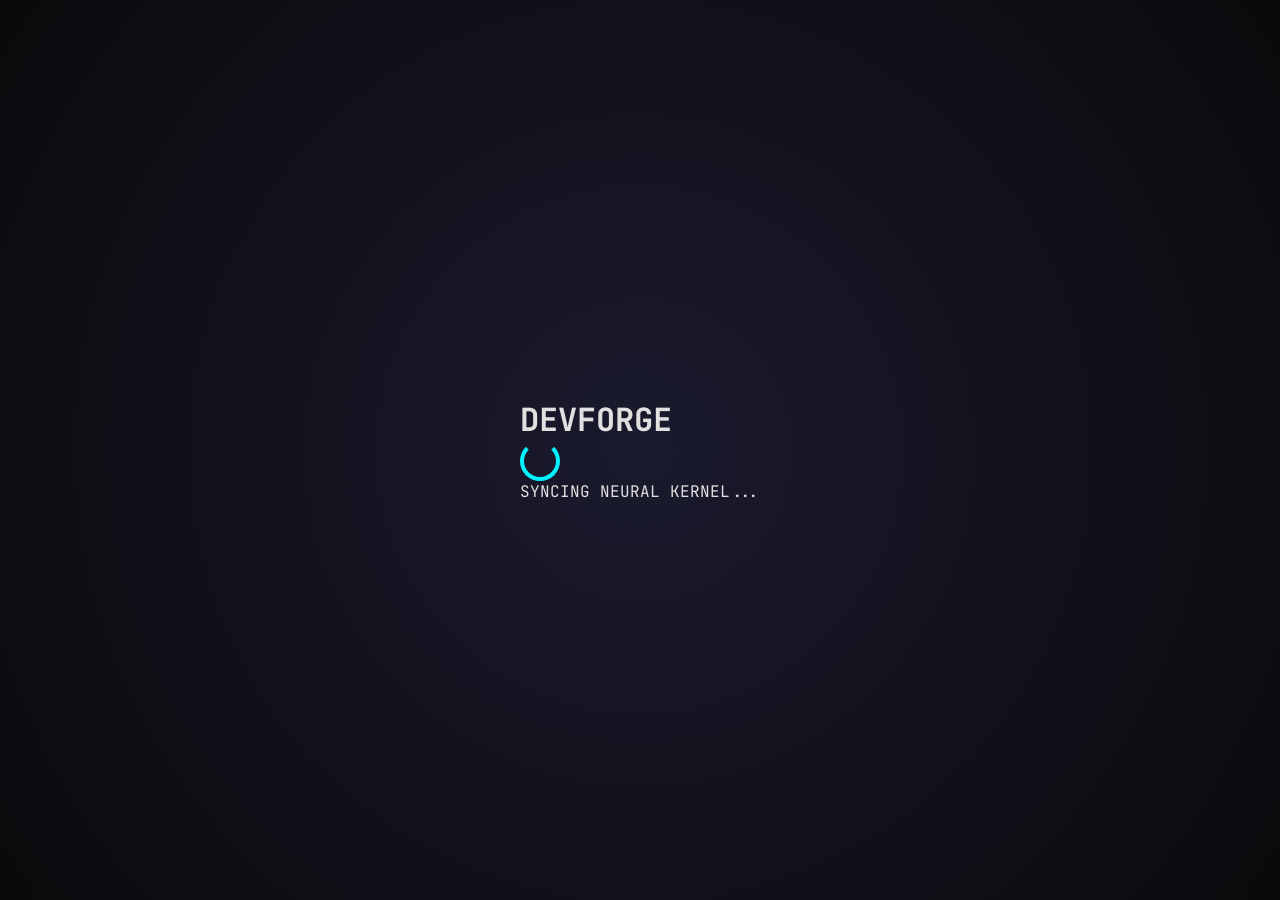
==== index.html @ 61011324 "DevForge agent: write index.html" ====
<!DOCTYPE html>
<html lang="en">
<head>
    <meta charset="UTF-8">
    <meta name="viewport" content="width=device-width, initial-scale=1.0">
    <title>DevForge | Neural IDE</title>
    <link rel="stylesheet" href="styles.css">
    <link href="https://fonts.googleapis.com/css2?family=JetBrains+Mono:wght@400;700&family=Orbitron:wght@500;700;900&display=swap" rel="stylesheet">
</head>
<body>
    <div id="splash-screen">
        <div class="splash-content">
            <h1>DEVFORGE</h1>
            <div class="loader"></div>
            <p>SYNCING NEURAL KERNEL...</p>
        </div>
    </div>

    <div id="ide-container" class="hidden">
        <header id="top-bar">
            <div class="logo">DEVFORGE</div>
            <div class="window-controls">
                <button class="ctrl red"></button>
                <button class="ctrl yellow"></button>
                <button class="ctrl green"></button>
            </div>
        </header>

        <div id="main-layout">
            <aside id="activity-bar">
                <button class="active" onclick="console.log('Explorer')">📂</button>
                <button onclick="console.log('Search')">🔍</button>
                <button onclick="console.log('Git')">⎇</button>
                <button onclick="console.log('Debug')">⚡</button>
            </aside>

            <main id="editor-pane">
                <div class="editor-header">WORKSPACE_CONTROLLER.JS</div>
                <div id="code-canvas"></div>
            </main>

            <section id="terminal-pane">
                <div class="term-header">SYSTEM_LOGS</div>
                <div id="terminal-output"></div>
            </section>
        </div>

        <footer id="status-bar">
            <div id="sync-indicator">● SYSTEM_READY</div>
            <div id="device-tag">ANDROID_VIRTUAL_DEVICE_01</div>
        </footer>
    </div>
    <script src="app.js"></script>
</body>
</html>
---- styles.css ----
* { margin: 0; padding: 0; box-sizing: border-box; }
body { background: #0a0a0c; color: #e0e0e0; font-family: 'JetBrains Mono', monospace; height: 100vh; overflow: hidden; }

#splash-screen { position: fixed; inset: 0; display: flex; align-items: center; justify-content: center; background: radial-gradient(circle, #1a1a2e 0%, #0a0a0c 100%); z-index: 1000; }
.loader { width: 40px; height: 40px; border: 4px solid #00f2ff; border-top: 4px solid transparent; border-radius: 50%; animation: spin 1s linear infinite; }
@keyframes spin { 0% { transform: rotate(0deg); } 100% { transform: rotate(360deg); } }

#ide-container { display: flex; flex-direction: column; height: 100vh; transition: opacity 0.5s; }
.hidden { display: none !important; }

#top-bar { height: 40px; background: #131317; display: flex; align-items: center; padding: 0 15px; border-bottom: 1px solid #2a2a35; }
.logo { font-family: 'Orbitron', sans-serif; font-weight: 900; color: #00f2ff; margin-right: 20px; }

#main-layout { flex: 1; display: grid; grid-template-columns: 60px 240px 1fr; grid-template-rows: 1fr 200px; }
#activity-bar { background: #0f0f12; display: flex; flex-direction: column; align-items: center; padding: 10px 0; border-right: 1px solid #2a2a35; }
#activity-bar button { background: none; border: none; color: #888; margin-bottom: 20px; cursor: pointer; transition: 0.3s; }
#activity-bar button.active { color: #00f2ff; }

#side-panel { background: #131317; padding: 15px; font-size: 0.85rem; border-right: 1px solid #2a2a35; }
.panel-header { font-family: 'Orbitron'; font-size: 0.7rem; color: #555; margin-bottom: 10px; }
.file { padding: 5px; cursor: pointer; border-radius: 4px; }
.file:hover { background: #1e1e28; }

#editor-area { display: flex; flex-direction: column; background: #0f0f12; }
#tabs-container { height: 35px; background: #131317; display: flex; align-items: center; }
.tab { padding: 0 15px; background: #1e1e28; color: #fff; height: 100%; display: flex; align-items: center; font-size: 0.8rem; border-right: 1px solid #0f0f12; }

#code-editor { flex: 1; display: flex; padding: 20px; overflow: auto; }
.line-numbers { color: #444; text-align: right; padding-right: 15px; user-select: none; }

#bottom-panel { grid-column: span 3; background: #131317; border-top: 1px solid #2a2a35; padding: 10px; font-size: 0.8rem; overflow-y: auto; }
.terminal-content { font-family: 'JetBrains Mono'; color: #00ff9d; }

#status-bar { height: 25px; background: #00f2ff; color: #000; display: flex; justify-content: space-between; padding: 0 10px; font-size: 0.7rem; font-weight: bold; }
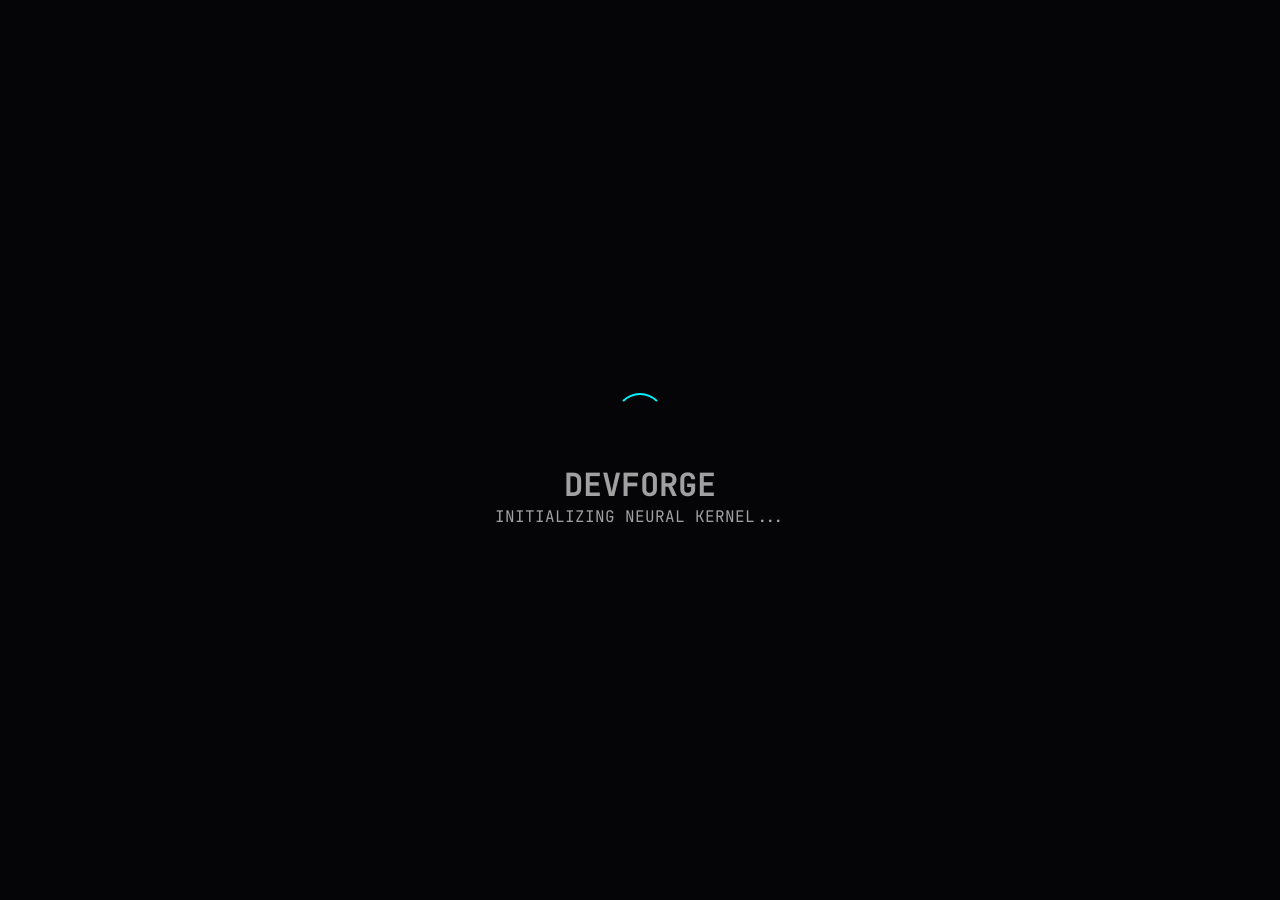
==== commit 687c3431: "DevForge agent: write index.html" ====
--- a/index.html
+++ b/index.html
@@ -3,51 +3,54 @@
 <head>
     <meta charset="UTF-8">
     <meta name="viewport" content="width=device-width, initial-scale=1.0">
-    <title>DevForge | Neural IDE</title>
+    <title>DevForge // Neural IDE</title>
     <link rel="stylesheet" href="styles.css">
-    <link href="https://fonts.googleapis.com/css2?family=JetBrains+Mono:wght@400;700&family=Orbitron:wght@500;700;900&display=swap" rel="stylesheet">
+    <link href="https://fonts.googleapis.com/css2?family=JetBrains+Mono:wght@300;500&family=Orbitron:wght@700;900&display=swap" rel="stylesheet">
 </head>
 <body>
     <div id="splash-screen">
-        <div class="splash-content">
-            <h1>DEVFORGE</h1>
-            <div class="loader"></div>
-            <p>SYNCING NEURAL KERNEL...</p>
-        </div>
+        <div class="loader"></div>
+        <h1 class="glitch" data-text="DEVFORGE">DEVFORGE</h1>
+        <p>INITIALIZING NEURAL KERNEL...</p>
     </div>
 
     <div id="ide-container" class="hidden">
         <header id="top-bar">
-            <div class="logo">DEVFORGE</div>
-            <div class="window-controls">
-                <button class="ctrl red"></button>
-                <button class="ctrl yellow"></button>
-                <button class="ctrl green"></button>
+            <div class="logo">DEVFORGE // CORE</div>
+            <div class="controls">
+                <button class="btn-ctrl" onclick="alert('Feature: Minimizing to System Tray')">—</button>
+                <button class="btn-ctrl" onclick="alert('Feature: Maximizing Workspace')">□</button>
+                <button class="btn-ctrl close-app" onclick="location.reload()">✕</button>
             </div>
         </header>
 
         <div id="main-layout">
             <aside id="activity-bar">
-                <button class="active" onclick="console.log('Explorer')">📂</button>
-                <button onclick="console.log('Search')">🔍</button>
-                <button onclick="console.log('Git')">⎇</button>
-                <button onclick="console.log('Debug')">⚡</button>
+                <button class="active" onclick="renderView('explorer')">📂</button>
+                <button onclick="renderView('search')">🔍</button>
+                <button onclick="renderView('git')">⎇</button>
+                <button onclick="renderView('debug')">⚡</button>
+                <button class="bottom-fixed" onclick="alert('Android Logcat Active')">🤖</button>
             </aside>
 
-            <main id="editor-pane">
-                <div class="editor-header">WORKSPACE_CONTROLLER.JS</div>
-                <div id="code-canvas"></div>
-            </main>
+            <section id="work-area">
+                <div id="editor-tabs">
+                    <div class="tab active">WORKSPACE_CTRL.js</div>
+                </div>
+                <div id="code-editor">// Neural engine ready...
+// Waiting for input...</div>
+            </section>
 
-            <section id="terminal-pane">
-                <div class="term-header">SYSTEM_LOGS</div>
-                <div id="terminal-output"></div>
+            <section id="side-pane">
+                <div class="pane-title">PROPERTIES</div>
+                <div class="pane-content" id="prop-view">Select an object to view parameters.</div>
             </section>
         </div>
 
         <footer id="status-bar">
-            <div id="sync-indicator">● SYSTEM_READY</div>
-            <div id="device-tag">ANDROID_VIRTUAL_DEVICE_01</div>
+            <div class="status-item">● READY</div>
+            <div class="status-item">AVD_PIXEL_6_API33</div>
+            <div class="status-item">BUILD: SUCCESSFUL</div>
         </footer>
     </div>
     <script src="app.js"></script>
--- a/styles.css
+++ b/styles.css
@@ -1,34 +1,29 @@
-* { margin: 0; padding: 0; box-sizing: border-box; }
-body { background: #0a0a0c; color: #e0e0e0; font-family: 'JetBrains Mono', monospace; height: 100vh; overflow: hidden; }
+* { box-sizing: border-box; margin: 0; padding: 0; }
+body { background: #050507; color: #a0a0a0; font-family: 'JetBrains Mono', monospace; height: 100vh; overflow: hidden; }
 
-#splash-screen { position: fixed; inset: 0; display: flex; align-items: center; justify-content: center; background: radial-gradient(circle, #1a1a2e 0%, #0a0a0c 100%); z-index: 1000; }
-.loader { width: 40px; height: 40px; border: 4px solid #00f2ff; border-top: 4px solid transparent; border-radius: 50%; animation: spin 1s linear infinite; }
-@keyframes spin { 0% { transform: rotate(0deg); } 100% { transform: rotate(360deg); } }
+#splash-screen { position: fixed; inset: 0; background: #050507; display: flex; flex-direction: column; align-items: center; justify-content: center; z-index: 9999; }
+.loader { width: 50px; height: 50px; border: 2px solid transparent; border-top: 2px solid #00f2ff; border-radius: 50%; animation: rot 1s linear infinite; margin: 20px; }
+@keyframes rot { from { transform: rotate(0deg); } to { transform: rotate(360deg); } }
 
-#ide-container { display: flex; flex-direction: column; height: 100vh; transition: opacity 0.5s; }
+#ide-container { display: flex; flex-direction: column; height: 100vh; }
 .hidden { display: none !important; }
 
-#top-bar { height: 40px; background: #131317; display: flex; align-items: center; padding: 0 15px; border-bottom: 1px solid #2a2a35; }
-.logo { font-family: 'Orbitron', sans-serif; font-weight: 900; color: #00f2ff; margin-right: 20px; }
+#top-bar { height: 40px; background: #0a0a0f; display: flex; justify-content: space-between; align-items: center; padding: 0 20px; border-bottom: 1px solid #1a1a24; }
+.logo { font-family: 'Orbitron'; font-size: 1.2rem; color: #00f2ff; letter-spacing: 2px; }
+.ctrl { width: 12px; height: 12px; border-radius: 50%; border: none; margin-left: 8px; }
+.red { background: #ff5f56; } .yellow { background: #ffbd2e; } .green { background: #27c93f; }
 
-#main-layout { flex: 1; display: grid; grid-template-columns: 60px 240px 1fr; grid-template-rows: 1fr 200px; }
-#activity-bar { background: #0f0f12; display: flex; flex-direction: column; align-items: center; padding: 10px 0; border-right: 1px solid #2a2a35; }
-#activity-bar button { background: none; border: none; color: #888; margin-bottom: 20px; cursor: pointer; transition: 0.3s; }
+#main-layout { display: flex; flex: 1; }
+#activity-bar { width: 60px; background: #0a0a0f; border-right: 1px solid #1a1a24; display: flex; flex-direction: column; align-items: center; padding-top: 20px; }
+#activity-bar button { background: none; border: none; color: #555; font-size: 1.5rem; margin-bottom: 20px; cursor: pointer; }
 #activity-bar button.active { color: #00f2ff; }
 
-#side-panel { background: #131317; padding: 15px; font-size: 0.85rem; border-right: 1px solid #2a2a35; }
-.panel-header { font-family: 'Orbitron'; font-size: 0.7rem; color: #555; margin-bottom: 10px; }
-.file { padding: 5px; cursor: pointer; border-radius: 4px; }
-.file:hover { background: #1e1e28; }
+#editor-pane { flex: 1; border-right: 1px solid #1a1a24; display: flex; flex-direction: column; }
+.editor-header { padding: 10px; background: #0f0f16; font-size: 0.7rem; color: #00f2ff; border-bottom: 1px solid #1a1a24; }
+#code-canvas { flex: 1; padding: 20px; }
 
-#editor-area { display: flex; flex-direction: column; background: #0f0f12; }
-#tabs-container { height: 35px; background: #131317; display: flex; align-items: center; }
-.tab { padding: 0 15px; background: #1e1e28; color: #fff; height: 100%; display: flex; align-items: center; font-size: 0.8rem; border-right: 1px solid #0f0f12; }
+#terminal-pane { width: 400px; background: #0a0a0f; padding: 10px; font-size: 0.75rem; }
+.term-header { margin-bottom: 10px; color: #444; }
+#terminal-output { color: #00ff9d; }
 
-#code-editor { flex: 1; display: flex; padding: 20px; overflow: auto; }
-.line-numbers { color: #444; text-align: right; padding-right: 15px; user-select: none; }
-
-#bottom-panel { grid-column: span 3; background: #131317; border-top: 1px solid #2a2a35; padding: 10px; font-size: 0.8rem; overflow-y: auto; }
-.terminal-content { font-family: 'JetBrains Mono'; color: #00ff9d; }
-
-#status-bar { height: 25px; background: #00f2ff; color: #000; display: flex; justify-content: space-between; padding: 0 10px; font-size: 0.7rem; font-weight: bold; }
+#status-bar { height: 30px; background: #00f2ff; color: #000; font-size: 0.7rem; display: flex; justify-content: space-between; align-items: center; padding: 0 15px; font-weight: bold; }
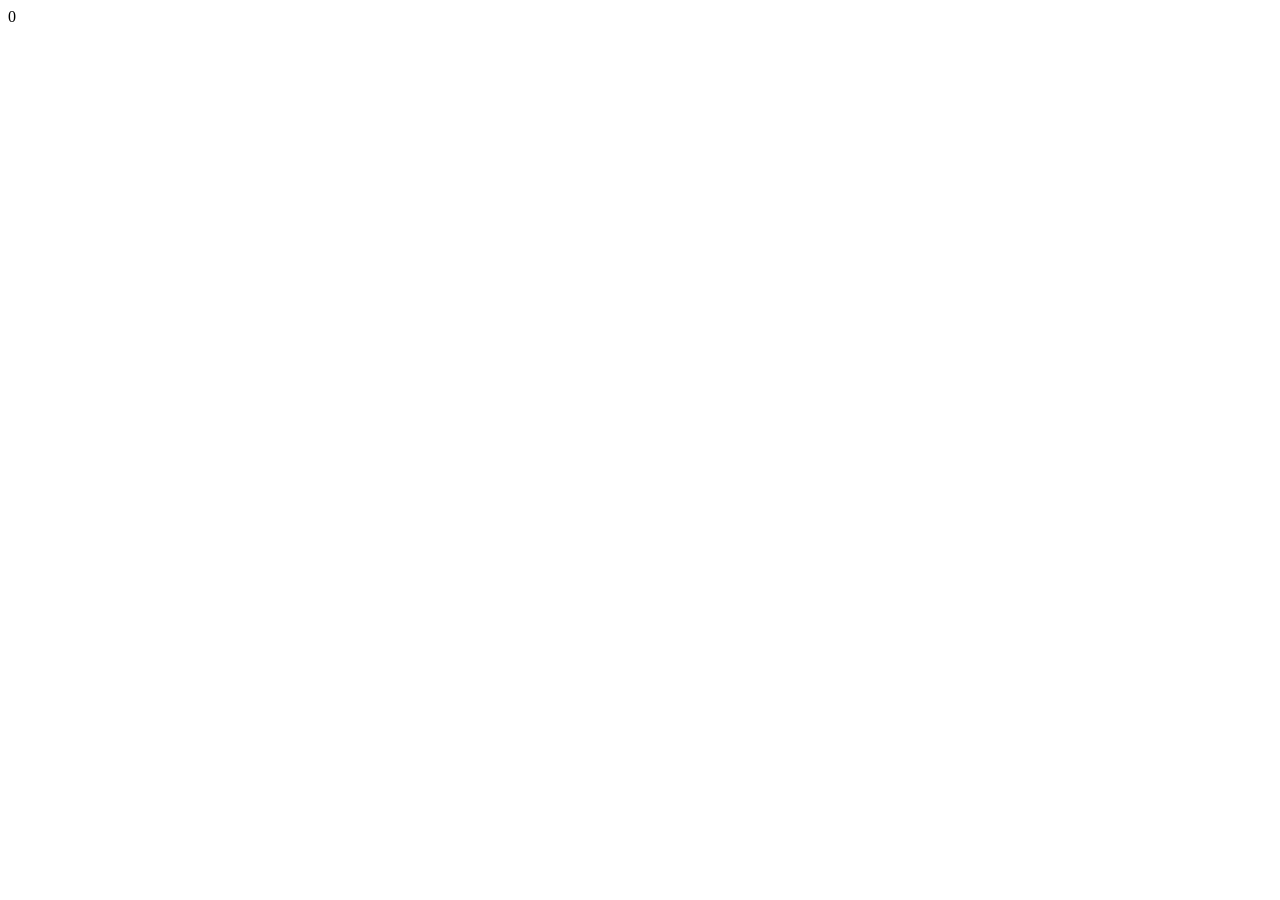
==== commit b717f732: "DevForge agent: create index.html" ====
--- a/index.html
+++ b/index.html
@@ -2,56 +2,15 @@
 <html lang="en">
 <head>
     <meta charset="UTF-8">
-    <meta name="viewport" content="width=device-width, initial-scale=1.0">
-    <title>DevForge // Neural IDE</title>
-    <link rel="stylesheet" href="styles.css">
-    <link href="https://fonts.googleapis.com/css2?family=JetBrains+Mono:wght@300;500&family=Orbitron:wght@700;900&display=swap" rel="stylesheet">
+    <title>OrbitCalc | Orbital Interaction</title>
+    <link rel="stylesheet" href="style.css">
 </head>
 <body>
-    <div id="splash-screen">
-        <div class="loader"></div>
-        <h1 class="glitch" data-text="DEVFORGE">DEVFORGE</h1>
-        <p>INITIALIZING NEURAL KERNEL...</p>
-    </div>
-
-    <div id="ide-container" class="hidden">
-        <header id="top-bar">
-            <div class="logo">DEVFORGE // CORE</div>
-            <div class="controls">
-                <button class="btn-ctrl" onclick="alert('Feature: Minimizing to System Tray')">—</button>
-                <button class="btn-ctrl" onclick="alert('Feature: Maximizing Workspace')">□</button>
-                <button class="btn-ctrl close-app" onclick="location.reload()">✕</button>
-            </div>
-        </header>
-
-        <div id="main-layout">
-            <aside id="activity-bar">
-                <button class="active" onclick="renderView('explorer')">📂</button>
-                <button onclick="renderView('search')">🔍</button>
-                <button onclick="renderView('git')">⎇</button>
-                <button onclick="renderView('debug')">⚡</button>
-                <button class="bottom-fixed" onclick="alert('Android Logcat Active')">🤖</button>
-            </aside>
-
-            <section id="work-area">
-                <div id="editor-tabs">
-                    <div class="tab active">WORKSPACE_CTRL.js</div>
-                </div>
-                <div id="code-editor">// Neural engine ready...
-// Waiting for input...</div>
-            </section>
-
-            <section id="side-pane">
-                <div class="pane-title">PROPERTIES</div>
-                <div class="pane-content" id="prop-view">Select an object to view parameters.</div>
-            </section>
+    <div id="orbit-container">
+        <div id="nucleus">
+            <div id="display">0</div>
         </div>
-
-        <footer id="status-bar">
-            <div class="status-item">● READY</div>
-            <div class="status-item">AVD_PIXEL_6_API33</div>
-            <div class="status-item">BUILD: SUCCESSFUL</div>
-        </footer>
+        <div id="buttons-orbit"></div>
     </div>
     <script src="app.js"></script>
 </body>
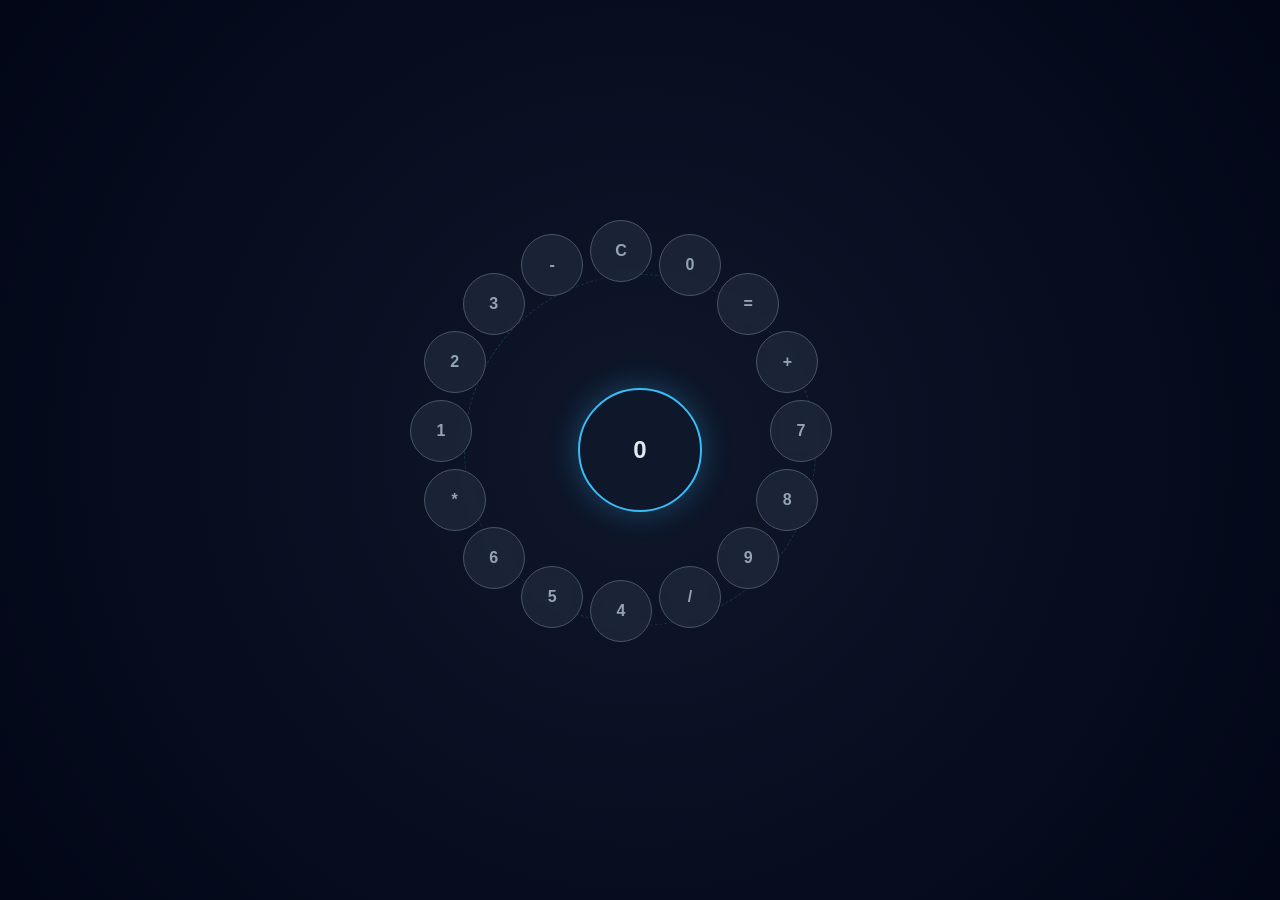
==== commit 264ed699: "DevForge agent: write index.html" ====
--- a/index.html
+++ b/index.html
@@ -2,14 +2,13 @@
 <html lang="en">
 <head>
     <meta charset="UTF-8">
-    <title>OrbitCalc | Orbital Interaction</title>
+    <title>NebulaCalc</title>
     <link rel="stylesheet" href="style.css">
 </head>
 <body>
     <div id="orbit-container">
-        <div id="nucleus">
-            <div id="display">0</div>
-        </div>
+        <div class="orbit-ring"></div>
+        <div id="nucleus"><div id="display">0</div></div>
         <div id="buttons-orbit"></div>
     </div>
     <script src="app.js"></script>
--- a/style.css
+++ b/style.css
@@ -0,0 +1,7 @@
+body { background: radial-gradient(circle at center, #0f172a, #020617); color: #e2e8f0; display: flex; justify-content: center; align-items: center; height: 100vh; margin: 0; font-family: 'Segoe UI', sans-serif; }
+#orbit-container { width: 450px; height: 450px; position: relative; display: flex; align-items: center; justify-content: center; }
+#nucleus { width: 120px; height: 120px; border-radius: 50%; background: #0f172a; border: 2px solid #38bdf8; box-shadow: 0 0 30px rgba(56, 189, 248, 0.3); display: flex; align-items: center; justify-content: center; font-size: 1.5rem; font-weight: bold; z-index: 10; }
+.btn { position: absolute; width: 60px; height: 60px; border-radius: 50%; background: rgba(30, 41, 59, 0.8); border: 1px solid #475569; cursor: pointer; transition: all 0.4s cubic-bezier(0.175, 0.885, 0.32, 1.275); display: flex; align-items: center; justify-content: center; color: #94a3b8; font-weight: bold; backdrop-filter: blur(5px); }
+.btn:hover { background: #38bdf8; color: #0f172a; transform: scale(1.2); box-shadow: 0 0 20px #38bdf8; border-color: #fff; }
+@keyframes spin { from { transform: rotate(0deg); } to { transform: rotate(360deg); } }
+.orbit-ring { position: absolute; width: 350px; height: 350px; border-radius: 50%; border: 1px dashed rgba(56, 189, 248, 0.2); animation: spin 60s linear infinite; } 
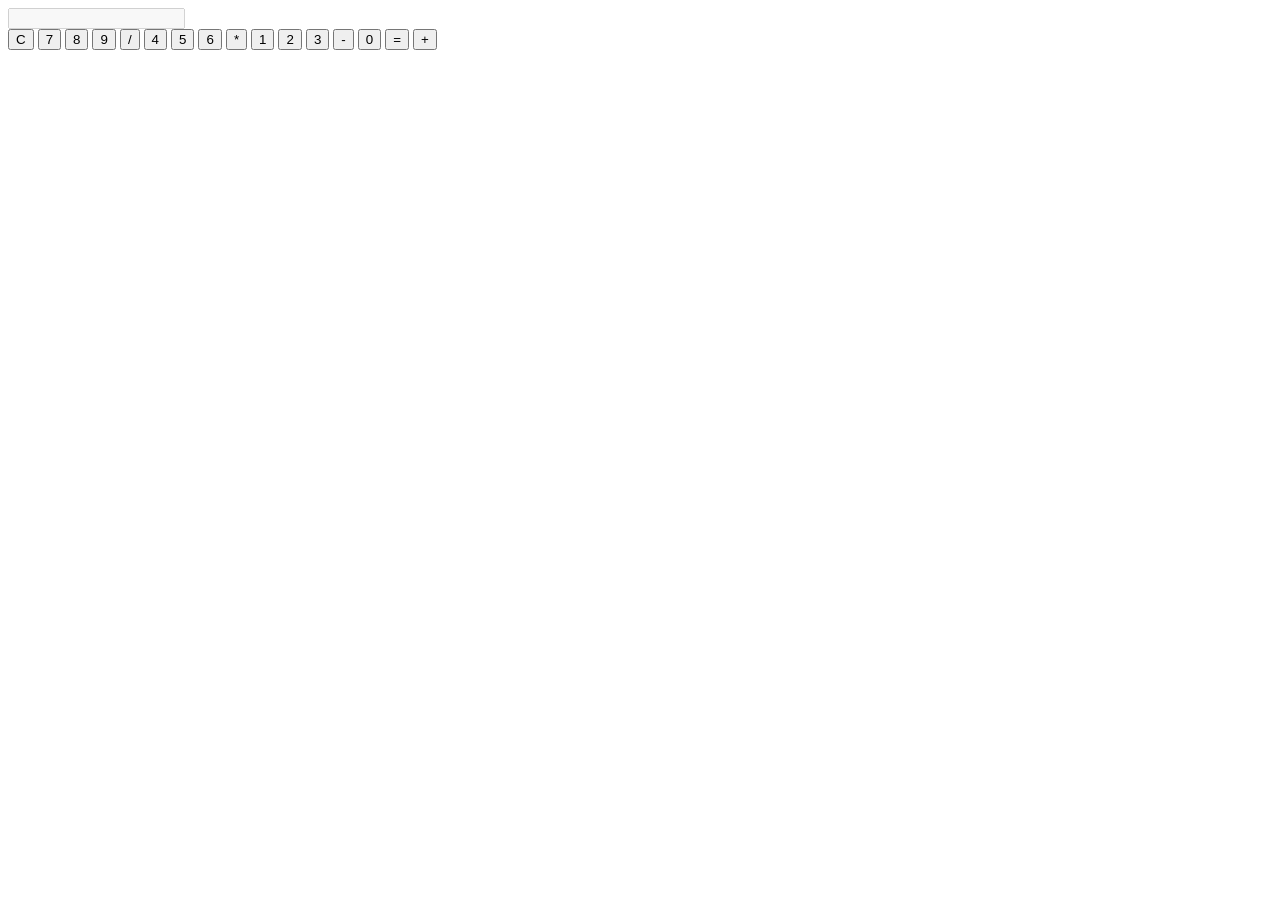
==== commit c3fcf15d: "DevForge agent: create index.html" ====
--- a/index.html
+++ b/index.html
@@ -2,14 +2,30 @@
 <html lang="en">
 <head>
     <meta charset="UTF-8">
-    <title>NebulaCalc</title>
+    <title>Calculator</title>
     <link rel="stylesheet" href="style.css">
 </head>
 <body>
-    <div id="orbit-container">
-        <div class="orbit-ring"></div>
-        <div id="nucleus"><div id="display">0</div></div>
-        <div id="buttons-orbit"></div>
+    <div class="calculator">
+        <input type="text" id="display" disabled>
+        <div class="buttons">
+            <button onclick="clearDisplay()">C</button>
+            <button onclick="appendToDisplay('7')">7</button>
+            <button onclick="appendToDisplay('8')">8</button>
+            <button onclick="appendToDisplay('9')">9</button>
+            <button onclick="appendToDisplay('/')">/</button>
+            <button onclick="appendToDisplay('4')">4</button>
+            <button onclick="appendToDisplay('5')">5</button>
+            <button onclick="appendToDisplay('6')">6</button>
+            <button onclick="appendToDisplay('*')">*</button>
+            <button onclick="appendToDisplay('1')">1</button>
+            <button onclick="appendToDisplay('2')">2</button>
+            <button onclick="appendToDisplay('3')">3</button>
+            <button onclick="appendToDisplay('-')">-</button>
+            <button onclick="appendToDisplay('0')">0</button>
+            <button onclick="calculate()">=</button>
+            <button onclick="appendToDisplay('+')">+</button>
+        </div>
     </div>
     <script src="app.js"></script>
 </body>
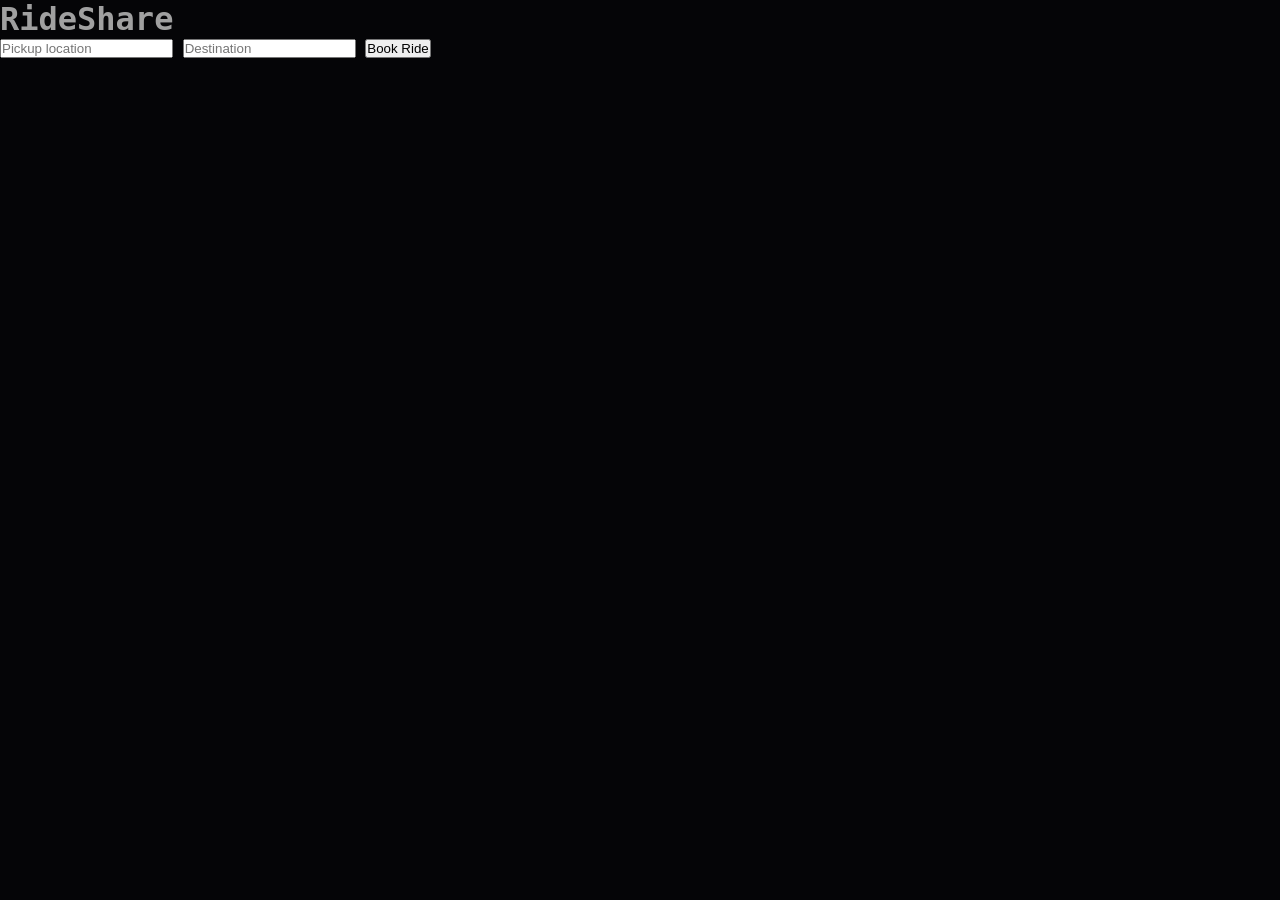
==== commit d79388f9: "DevForge agent: create index.html" ====
--- a/index.html
+++ b/index.html
@@ -2,31 +2,22 @@
 <html lang="en">
 <head>
     <meta charset="UTF-8">
-    <title>Calculator</title>
-    <link rel="stylesheet" href="style.css">
+    <meta name="viewport" content="width=device-width, initial-scale=1.0">
+    <title>RideShare App</title>
+    <link rel="stylesheet" href="styles.css">
 </head>
 <body>
-    <div class="calculator">
-        <input type="text" id="display" disabled>
-        <div class="buttons">
-            <button onclick="clearDisplay()">C</button>
-            <button onclick="appendToDisplay('7')">7</button>
-            <button onclick="appendToDisplay('8')">8</button>
-            <button onclick="appendToDisplay('9')">9</button>
-            <button onclick="appendToDisplay('/')">/</button>
-            <button onclick="appendToDisplay('4')">4</button>
-            <button onclick="appendToDisplay('5')">5</button>
-            <button onclick="appendToDisplay('6')">6</button>
-            <button onclick="appendToDisplay('*')">*</button>
-            <button onclick="appendToDisplay('1')">1</button>
-            <button onclick="appendToDisplay('2')">2</button>
-            <button onclick="appendToDisplay('3')">3</button>
-            <button onclick="appendToDisplay('-')">-</button>
-            <button onclick="appendToDisplay('0')">0</button>
-            <button onclick="calculate()">=</button>
-            <button onclick="appendToDisplay('+')">+</button>
-        </div>
+    <div id="app">
+        <header>
+            <h1>RideShare</h1>
+        </header>
+        <main>
+            <section id="booking">
+                <input type="text" placeholder="Pickup location" />
+                <input type="text" placeholder="Destination" />
+                <button>Book Ride</button>
+            </section>
+        </main>
     </div>
-    <script src="app.js"></script>
 </body>
 </html>
--- a/styles.css
+++ b/styles.css
@@ -0,0 +1,28 @@
+* { box-sizing: border-box; margin: 0; padding: 0; }
+body { background: #050507; color: #a0a0a0; font-family: 'JetBrains Mono', monospace; height: 100vh; overflow: hidden; }
+
+#splash-screen { position: fixed; inset: 0; background: #050507; display: flex; flex-direction: column; align-items: center; justify-content: center; z-index: 9999; }
+.loader { width: 60px; height: 60px; border: 3px solid #00f2ff; border-radius: 50%; border-top: 3px solid transparent; animation: spin 0.8s linear infinite; margin-bottom: 20px; }
+@keyframes spin { to { transform: rotate(360deg); } }
+
+#ide-container { display: flex; flex-direction: column; height: 100vh; }
+.hidden { display: none !important; }
+
+#top-bar { height: 45px; background: #0a0a0f; display: flex; align-items: center; justify-content: space-between; padding: 0 20px; border-bottom: 2px solid #00f2ff; }
+.logo { font-family: 'Orbitron'; color: #00f2ff; letter-spacing: 3px; font-size: 0.9rem; }
+.btn-ctrl { background: transparent; border: none; color: #fff; cursor: pointer; padding: 0 10px; font-weight: bold; }
+
+#main-layout { display: flex; flex: 1; }
+#activity-bar { width: 50px; background: #08080b; border-right: 1px solid #1a1a24; display: flex; flex-direction: column; align-items: center; padding-top: 20px; }
+#activity-bar button { background: none; border: none; color: #444; font-size: 1.2rem; cursor: pointer; margin-bottom: 20px; transition: 0.3s; }
+#activity-bar button.active { color: #00f2ff; text-shadow: 0 0 10px #00f2ff; }
+
+#work-area { flex: 1; display: flex; flex-direction: column; border-right: 1px solid #1a1a24; }
+#editor-tabs { height: 35px; background: #0c0c12; display: flex; align-items: center; border-bottom: 1px solid #1a1a24; }
+.tab { padding: 0 20px; font-size: 0.7rem; color: #00f2ff; border-right: 1px solid #1a1a24; }
+#code-editor { flex: 1; padding: 20px; color: #555; }
+
+#side-pane { width: 250px; background: #0a0a0f; padding: 20px; font-size: 0.7rem; }
+.pane-title { color: #00f2ff; margin-bottom: 15px; border-left: 3px solid #00f2ff; padding-left: 10px; }
+
+#status-bar { height: 30px; background: #00f2ff; color: #000; display: flex; align-items: center; font-size: 0.65rem; padding: 0 15px; gap: 20px; font-weight: 900; }
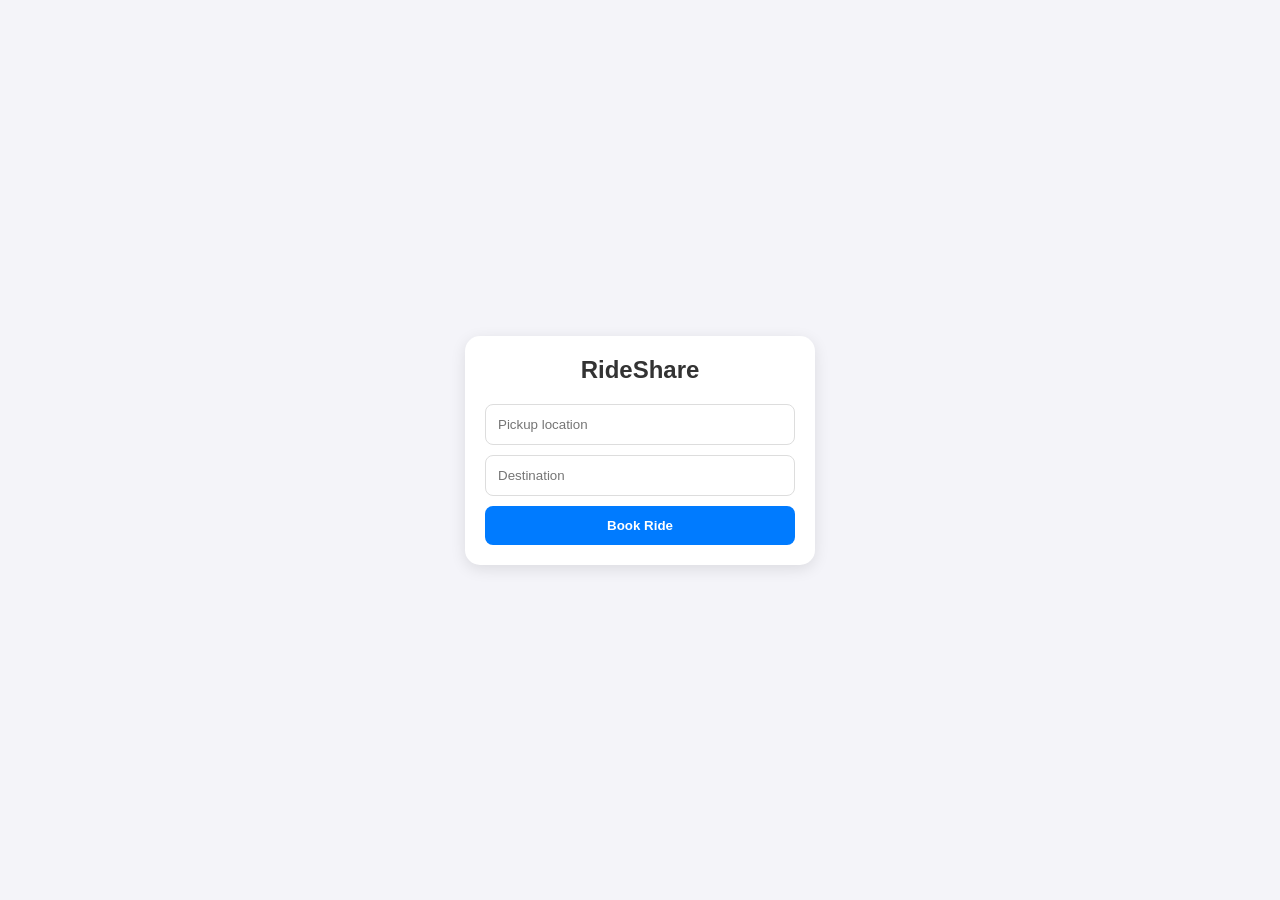
==== commit baff2141: "DevForge agent: write index.html" ====
--- a/index.html
+++ b/index.html
@@ -8,16 +8,14 @@
 </head>
 <body>
     <div id="app">
-        <header>
-            <h1>RideShare</h1>
-        </header>
-        <main>
-            <section id="booking">
-                <input type="text" placeholder="Pickup location" />
-                <input type="text" placeholder="Destination" />
-                <button>Book Ride</button>
-            </section>
-        </main>
+        <header><h1>RideShare</h1></header>
+        <section id="booking">
+            <input type="text" id="pickup" placeholder="Pickup location" />
+            <input type="text" id="dest" placeholder="Destination" />
+            <button id="bookBtn">Book Ride</button>
+        </section>
+        <div id="status"></div>
     </div>
+    <script src="app.js"></script>
 </body>
 </html>
--- a/styles.css
+++ b/styles.css
@@ -1,28 +1,10 @@
-* { box-sizing: border-box; margin: 0; padding: 0; }
-body { background: #050507; color: #a0a0a0; font-family: 'JetBrains Mono', monospace; height: 100vh; overflow: hidden; }
-
-#splash-screen { position: fixed; inset: 0; background: #050507; display: flex; flex-direction: column; align-items: center; justify-content: center; z-index: 9999; }
-.loader { width: 60px; height: 60px; border: 3px solid #00f2ff; border-radius: 50%; border-top: 3px solid transparent; animation: spin 0.8s linear infinite; margin-bottom: 20px; }
-@keyframes spin { to { transform: rotate(360deg); } }
-
-#ide-container { display: flex; flex-direction: column; height: 100vh; }
-.hidden { display: none !important; }
-
-#top-bar { height: 45px; background: #0a0a0f; display: flex; align-items: center; justify-content: space-between; padding: 0 20px; border-bottom: 2px solid #00f2ff; }
-.logo { font-family: 'Orbitron'; color: #00f2ff; letter-spacing: 3px; font-size: 0.9rem; }
-.btn-ctrl { background: transparent; border: none; color: #fff; cursor: pointer; padding: 0 10px; font-weight: bold; }
-
-#main-layout { display: flex; flex: 1; }
-#activity-bar { width: 50px; background: #08080b; border-right: 1px solid #1a1a24; display: flex; flex-direction: column; align-items: center; padding-top: 20px; }
-#activity-bar button { background: none; border: none; color: #444; font-size: 1.2rem; cursor: pointer; margin-bottom: 20px; transition: 0.3s; }
-#activity-bar button.active { color: #00f2ff; text-shadow: 0 0 10px #00f2ff; }
-
-#work-area { flex: 1; display: flex; flex-direction: column; border-right: 1px solid #1a1a24; }
-#editor-tabs { height: 35px; background: #0c0c12; display: flex; align-items: center; border-bottom: 1px solid #1a1a24; }
-.tab { padding: 0 20px; font-size: 0.7rem; color: #00f2ff; border-right: 1px solid #1a1a24; }
-#code-editor { flex: 1; padding: 20px; color: #555; }
-
-#side-pane { width: 250px; background: #0a0a0f; padding: 20px; font-size: 0.7rem; }
-.pane-title { color: #00f2ff; margin-bottom: 15px; border-left: 3px solid #00f2ff; padding-left: 10px; }
-
-#status-bar { height: 30px; background: #00f2ff; color: #000; display: flex; align-items: center; font-size: 0.65rem; padding: 0 15px; gap: 20px; font-weight: 900; }
+* { box-sizing: border-box; margin: 0; padding: 0; font-family: 'Segoe UI', sans-serif; }
+body { background: #f4f4f9; display: flex; justify-content: center; align-items: center; height: 100vh; }
+#app { background: white; width: 350px; padding: 20px; border-radius: 15px; box-shadow: 0 4px 15px rgba(0,0,0,0.1); }
+header h1 { font-size: 1.5rem; color: #333; margin-bottom: 20px; text-align: center; }
+input { width: 100%; padding: 12px; margin-bottom: 10px; border: 1px solid #ddd; border-radius: 8px; }
+button { width: 100%; padding: 12px; background: #007bff; color: white; border: none; border-radius: 8px; cursor: pointer; font-weight: bold; }
+button:hover { background: #0056b3; }
+#status { margin-top: 20px; padding: 10px; border-radius: 8px; display: none; text-align: center; }
+.searching { background: #fff3cd; color: #856404; }
+.confirmed { background: #d4edda; color: #155724; }
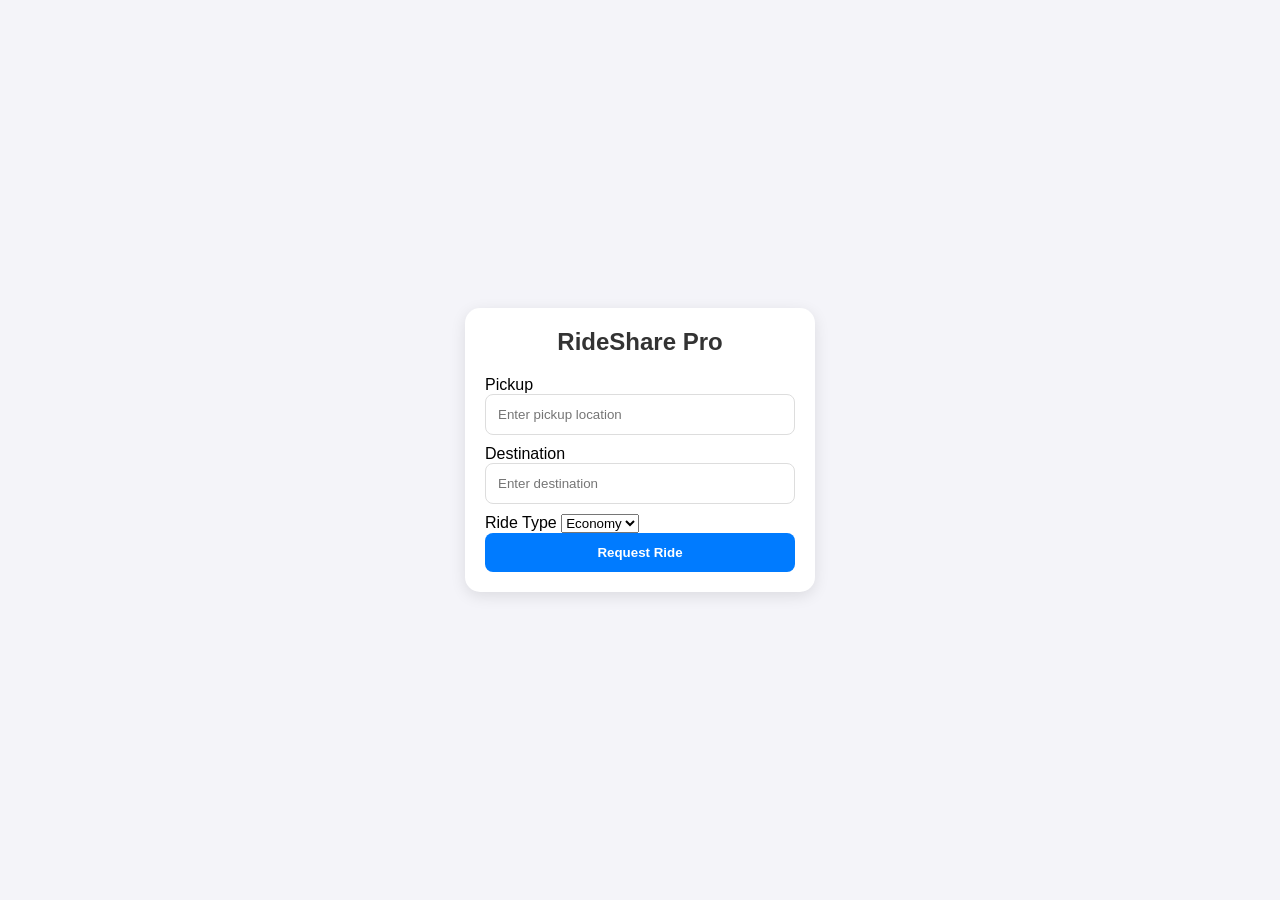
==== commit 55e48320: "DevForge agent: write index.html" ====
--- a/index.html
+++ b/index.html
@@ -3,16 +3,30 @@
 <head>
     <meta charset="UTF-8">
     <meta name="viewport" content="width=device-width, initial-scale=1.0">
-    <title>RideShare App</title>
+    <title>RideShare Pro</title>
     <link rel="stylesheet" href="styles.css">
 </head>
 <body>
     <div id="app">
-        <header><h1>RideShare</h1></header>
+        <header><h1>RideShare Pro</h1></header>
         <section id="booking">
-            <input type="text" id="pickup" placeholder="Pickup location" />
-            <input type="text" id="dest" placeholder="Destination" />
-            <button id="bookBtn">Book Ride</button>
+            <div class="input-group">
+                <label>Pickup</label>
+                <input type="text" id="pickup" placeholder="Enter pickup location">
+            </div>
+            <div class="input-group">
+                <label>Destination</label>
+                <input type="text" id="dest" placeholder="Enter destination">
+            </div>
+            <div class="input-group">
+                <label>Ride Type</label>
+                <select id="rideType">
+                    <option value="Economy">Economy</option>
+                    <option value="Comfort">Comfort</option>
+                    <option value="Luxury">Luxury</option>
+                </select>
+            </div>
+            <button id="bookBtn">Request Ride</button>
         </section>
         <div id="status"></div>
     </div>
